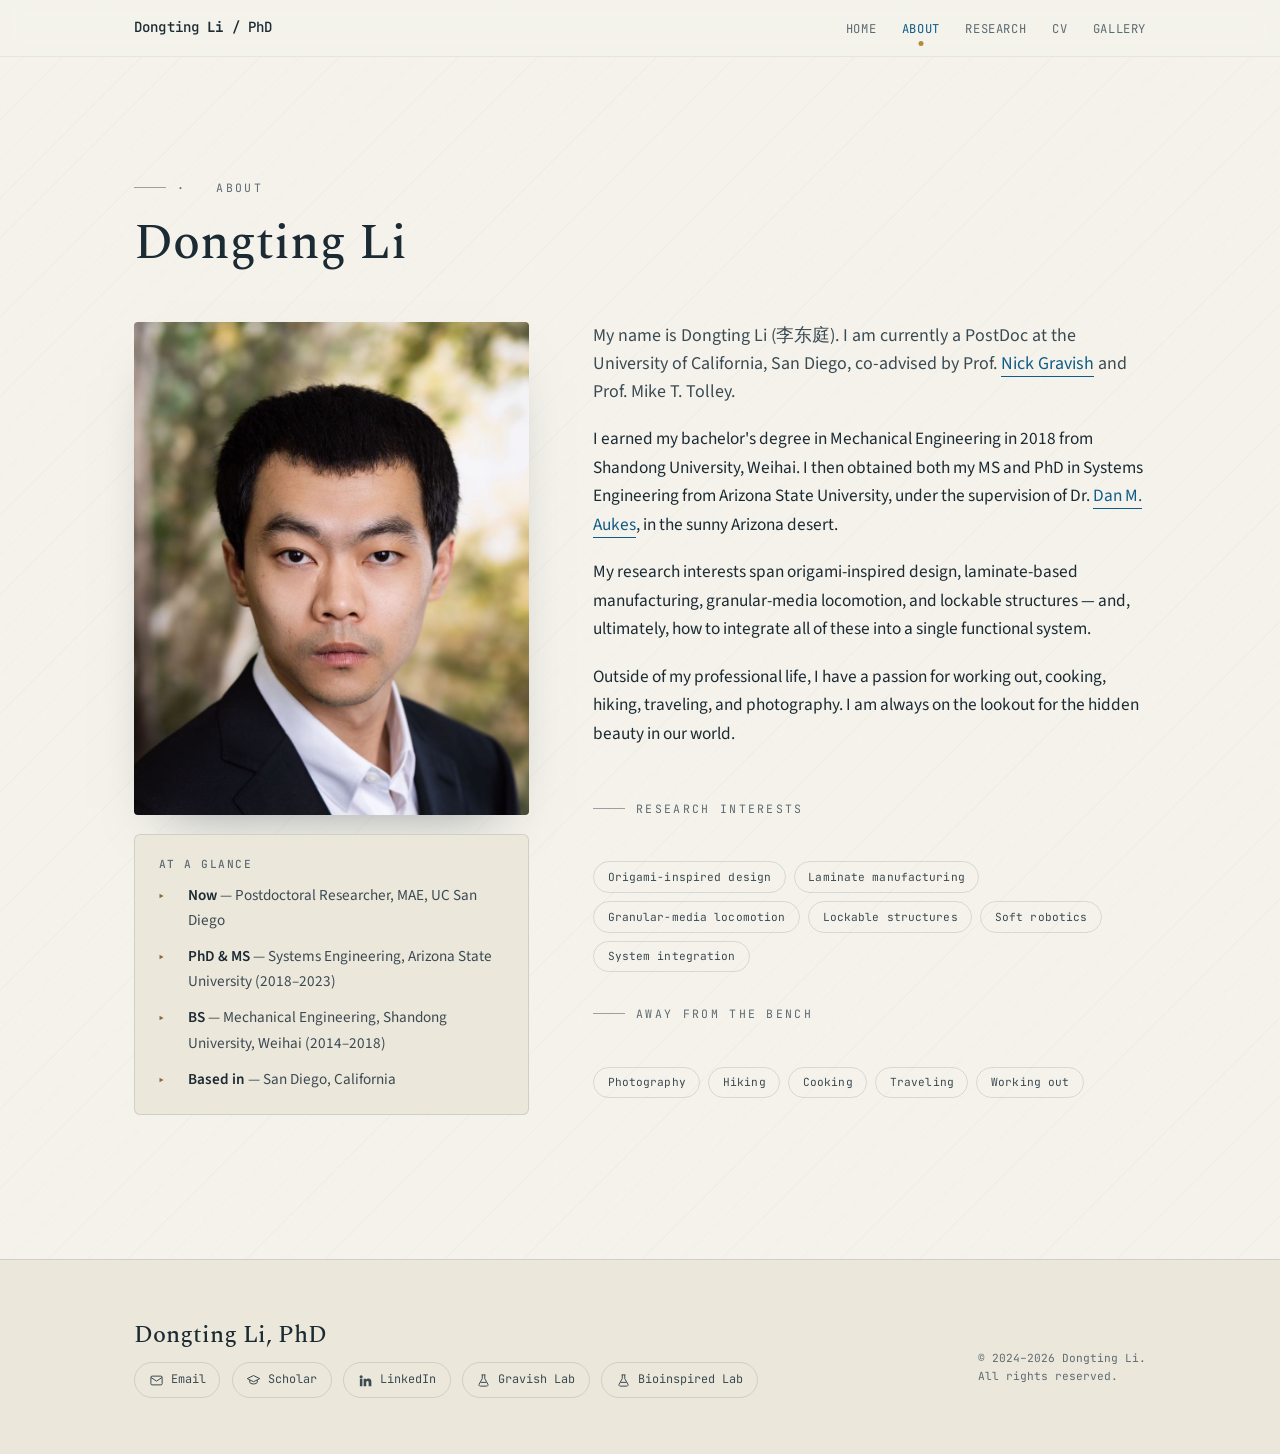
==== about.html @ fcb8dca4 "Add MoSoRo platform figure and new "DL" favicon - Wire the MoSoRo render (assets/research/mosoro.jpg" ====
<!DOCTYPE html>
<html lang="en">
<head>
  <meta charset="UTF-8" />
  <meta name="viewport" content="width=device-width, initial-scale=1.0" />
  <title>About — Dongting Li, PhD</title>
  <meta name="description" content="About Dongting Li — postdoctoral researcher in robotics at UC San Diego." />
  <link rel="preconnect" href="https://fonts.googleapis.com" />
  <link rel="preconnect" href="https://fonts.gstatic.com" crossorigin />
  <link href="https://fonts.googleapis.com/css2?family=Spectral:wght@400;500;600&family=Source+Sans+3:wght@400;500;600&family=JetBrains+Mono:wght@400;500&display=swap" rel="stylesheet" />
  <link rel="stylesheet" href="css/style.css" />
  <link rel="icon" href="data:image/svg+xml,%3Csvg xmlns='http://www.w3.org/2000/svg' viewBox='0 0 512 512'%3E%3Crect width='512' height='512' fill='%23e8e8e8'/%3E%3Ctext x='256' y='356' font-family='Arial,Helvetica,sans-serif' font-size='300' font-weight='600' fill='%23f5a800' text-anchor='middle'%3EDL%3C/text%3E%3C/svg%3E" />
</head>
<body>
  <header class="nav">
    <div class="nav__inner">
      <a class="brand" href="index.html">Dongting&nbsp;<b>Li</b>&nbsp;/ PhD</a>
      <button class="nav__toggle" aria-expanded="false" aria-controls="menu">Menu</button>
      <nav>
        <ul class="nav__links" id="menu">
          <li><a href="index.html">Home</a></li>
          <li><a href="about.html" aria-current="page">About</a></li>
          <li><a href="research.html">Research</a></li>
          <li><a href="cv.html">CV</a></li>
          <li><a href="gallery.html">Gallery</a></li>
        </ul>
      </nav>
    </div>
  </header>

  <section class="section wrap">
    <div class="shead reveal">
      <p class="eyebrow"><span class="num">·</span>&nbsp;&nbsp;About</p>
      <h1 class="h-lg">Dongting Li</h1>
    </div>

    <div class="about__grid">
      <div class="about__media reveal">
        <img src="assets/portrait.jpg" alt="Dongting Li" />
        <div class="about__card">
          <h4>At a glance</h4>
          <ul class="factlist">
            <li><span>▸</span><span><b>Now</b> — Postdoctoral Researcher, MAE, UC San Diego</span></li>
            <li><span>▸</span><span><b>PhD &amp; MS</b> — Systems Engineering, Arizona State University (2018–2023)</span></li>
            <li><span>▸</span><span><b>BS</b> — Mechanical Engineering, Shandong University, Weihai (2014–2018)</span></li>
            <li><span>▸</span><span><b>Based in</b> — San Diego, California</span></li>
          </ul>
        </div>
      </div>

      <div class="reveal">
        <p class="lede">
          My name is Dongting Li (<span class="fs">李东庭</span>). I am currently a PostDoc at the University of California, San Diego,
          co-advised by Prof. <a class="link" href="https://gravishlab.ucsd.edu" target="_blank" rel="noopener">Nick Gravish</a>
          and Prof. Mike T. Tolley.
        </p>
        <p>
          I earned my bachelor's degree in Mechanical Engineering in 2018 from Shandong University, Weihai.
          I then obtained both my MS and PhD in Systems Engineering from Arizona State University,
          under the supervision of Dr. <a class="link" href="https://idealab.asu.edu" target="_blank" rel="noopener">Dan M. Aukes</a>,
          in the sunny Arizona desert.
        </p>
        <p>
          My research interests span origami-inspired design, laminate-based manufacturing, granular-media
          locomotion, and lockable structures — and, ultimately, how to integrate all of these into a single
          functional system.
        </p>
        <p>
          Outside of my professional life, I have a passion for working out, cooking, hiking, traveling, and
          photography. I am always on the lookout for the hidden beauty in our world.
        </p>

        <p class="eyebrow" style="margin-top:2rem">Research interests</p>
        <div class="interests">
          <span class="tag">Origami-inspired design</span>
          <span class="tag">Laminate manufacturing</span>
          <span class="tag">Granular-media locomotion</span>
          <span class="tag">Lockable structures</span>
          <span class="tag">Soft robotics</span>
          <span class="tag">System integration</span>
        </div>

        <p class="eyebrow" style="margin-top:2rem">Away from the bench</p>
        <div class="interests">
          <span class="tag">Photography</span>
          <span class="tag">Hiking</span>
          <span class="tag">Cooking</span>
          <span class="tag">Traveling</span>
          <span class="tag">Working out</span>
        </div>
      </div>
    </div>
  </section>

  <footer class="footer">
    <div class="footer__inner">
      <div class="reveal">
        <p class="footer__name">Dongting Li, PhD</p>
        <div class="footer__links">
          <a href="mailto:dongtingli@ucsd.edu"><svg viewBox="0 0 24 24" fill="none" stroke="currentColor" stroke-width="1.6"><rect x="3" y="5" width="18" height="14" rx="2"/><path d="m3 7 9 6 9-6"/></svg>Email</a>
          <a href="https://scholar.google.com/citations?user=bqOnpFgAAAAJ&hl=en" target="_blank" rel="noopener"><svg viewBox="0 0 24 24" fill="none" stroke="currentColor" stroke-width="1.6"><path d="M12 4 2 9l10 5 10-5-10-5Z"/><path d="M6 11v4c0 1 2.7 2.5 6 2.5s6-1.5 6-2.5v-4"/></svg>Scholar</a>
          <a href="https://www.linkedin.com/in/dongtingli/" target="_blank" rel="noopener"><svg viewBox="0 0 24 24" fill="currentColor"><path d="M4.98 3.5A2.5 2.5 0 1 0 5 8.5a2.5 2.5 0 0 0 0-5ZM3 9h4v12H3V9Zm6 0h3.8v1.7h.05c.53-1 1.83-2.05 3.77-2.05 4.03 0 4.78 2.65 4.78 6.1V21H17v-5.3c0-1.26-.02-2.9-1.77-2.9-1.77 0-2.04 1.38-2.04 2.8V21H9V9Z"/></svg>LinkedIn</a>
          <a href="http://gravishlab.ucsd.edu/" target="_blank" rel="noopener"><svg viewBox="0 0 24 24" fill="none" stroke="currentColor" stroke-width="1.6"><path d="M9 3h6M10 3v6l-5 9a2 2 0 0 0 1.8 3h10.4A2 2 0 0 0 19 18l-5-9V3"/><path d="M7.5 15h9"/></svg>Gravish Lab</a>
          <a href="https://sites.google.com/eng.ucsd.edu/bioinspired/" target="_blank" rel="noopener"><svg viewBox="0 0 24 24" fill="none" stroke="currentColor" stroke-width="1.6"><path d="M9 3h6M10 3v6l-5 9a2 2 0 0 0 1.8 3h10.4A2 2 0 0 0 19 18l-5-9V3"/><path d="M7.5 15h9"/></svg>Bioinspired Lab</a>
        </div>
      </div>
      <p class="footer__meta">© 2024–2026 Dongting Li.<br />All rights reserved.</p>
    </div>
  </footer>

  <script src="js/main.js"></script>
</body>
</html>
---- css/style.css ----
/* =========================================================================
   Dongting Li — personal academic site
   Palette (五行 金水土 · 忌木火):
     纸白 paper · 砂岩 sandstone · 玄墨 ink · 石墨 graphite
     靛青 indigo (interaction only) · 鎏金 gold (rare accent) · 雾蓝 mist
   Type: Spectral (display) · Source Sans 3 (body) · JetBrains Mono (meta)
   ========================================================================= */

:root {
  --paper:      #f5f3ec;   /* 纸白 — warm paper, softer than #fff        */
  --sand:       #ece7db;   /* 砂岩 — section breathing layer             */
  --ink:        #1b2a33;   /* 玄墨 — water-tinged blue-black text        */
  --ink-soft:   #3b4a52;   /* softened ink for body copy                */
  --graphite:   #5e6b73;   /* 石墨 — dates, venues, captions            */
  --indigo:     #0e5c87;   /* 靛青 — the ONLY interactive color         */
  --indigo-deep:#0a4a6d;
  --gold:       #b58a3c;   /* 鎏金 — decorative accent, used sparingly  */
  --gold-ink:   #8a6b38;   /* legible gold for hover text               */
  --mist:       #dbe6ec;   /* 雾蓝 — highlight / quote background        */
  --line:       rgba(27, 42, 51, 0.13);
  --line-soft:  rgba(27, 42, 51, 0.07);
  --fold:       rgba(27, 42, 51, 0.020);
  --nav-bg:     rgba(245, 243, 236, 0.82);
  --shadow:     rgba(27, 42, 51, 0.50);

  --maxw: 1140px;
  --gut: clamp(1.25rem, 5vw, 4rem);

  --f-display: "Spectral", Georgia, "Times New Roman", serif;
  --f-body: "Source Sans 3", -apple-system, BlinkMacSystemFont, system-ui, sans-serif;
  --f-mono: "JetBrains Mono", "SFMono-Regular", Consolas, monospace;
  --f-fangsong: "STFangsong", "STFangSong", "FangSong", "仿宋", "FangSong_GB2312", "KaiTi", serif;

  --ease: cubic-bezier(0.22, 1, 0.36, 1);
}

@media (prefers-color-scheme: dark) {
  :root {
    --paper:      #141d24;   /* deep water blue base, not pure black */
    --sand:       #1b2833;
    --ink:        #e8e6e0;   /* warm gray-white */
    --ink-soft:   #c4c8c9;
    --graphite:   #93a1a8;
    --indigo:     #6b9bbf;   /* brightened */
    --indigo-deep:#8fb7d4;
    --gold:       #c6a24e;
    --gold-ink:   #d4b46a;
    --mist:       #1f303b;
    --line:       rgba(232, 230, 224, 0.15);
    --line-soft:  rgba(232, 230, 224, 0.07);
    --fold:       rgba(232, 230, 224, 0.028);
    --nav-bg:     rgba(20, 29, 36, 0.82);
    --shadow:     rgba(0, 0, 0, 0.6);
  }
}

/* ----- Reset-ish ----- */
* { box-sizing: border-box; }
html { scroll-behavior: smooth; -webkit-text-size-adjust: 100%; }
body {
  margin: 0;
  background-color: var(--paper);
  background-image:
    repeating-linear-gradient(135deg, var(--fold) 0 1px, transparent 1px 28px),
    url("data:image/svg+xml,%3Csvg xmlns='http://www.w3.org/2000/svg' width='140' height='140'%3E%3Cfilter id='n'%3E%3CfeTurbulence type='fractalNoise' baseFrequency='0.9' numOctaves='2' stitchTiles='stitch'/%3E%3C/filter%3E%3Crect width='100%25' height='100%25' filter='url(%23n)' opacity='0.022'/%3E%3C/svg%3E");
  color: var(--ink);
  font-family: var(--f-body);
  font-size: clamp(1rem, 0.5vw + 0.92rem, 1.08rem);
  line-height: 1.65;
  font-weight: 400;
  -webkit-font-smoothing: antialiased;
  text-rendering: optimizeLegibility;
}

img { max-width: 100%; display: block; }
a { color: inherit; }

::selection { background: var(--indigo); color: #fff; }

/* ----- Layout helpers ----- */
.wrap { max-width: var(--maxw); margin-inline: auto; padding-inline: var(--gut); }
.section { padding-block: clamp(3.5rem, 9vw, 7rem); }
.section--tight { padding-block: clamp(2.5rem, 6vw, 4.5rem); }

/* ----- Typography ----- */
h1, h2, h3, h4 { font-family: var(--f-display); font-weight: 500; line-height: 1.08; letter-spacing: -0.005em; margin: 0; color: var(--ink); }
.h-xl { font-size: clamp(2.7rem, 7vw, 5rem); font-weight: 500; }
.h-lg { font-size: clamp(2rem, 4.5vw, 3.1rem); }
.h-md { font-size: clamp(1.45rem, 3vw, 2rem); }
p { margin: 0 0 1.1em; max-width: 66ch; }
strong { font-weight: 600; color: var(--ink); }
em { font-style: italic; }

.eyebrow {
  font-family: var(--f-mono);
  font-size: 0.72rem;
  letter-spacing: 0.2em;
  text-transform: uppercase;
  color: var(--graphite);
  display: inline-flex;
  align-items: center;
  gap: 0.7rem;
  margin: 0 0 1.3rem;
}
.eyebrow::before {
  content: "";
  width: 2rem; height: 1px;
  background: var(--graphite);
  opacity: 0.6;
  display: inline-block;
}
.eyebrow .num { color: var(--gold-ink); font-weight: 500; }

.lede { font-size: clamp(1.12rem, 1.3vw, 1.35rem); color: var(--ink-soft); line-height: 1.55; }

/* ----- Inline links (content) — 靛青 ----- */
.link {
  color: var(--indigo);
  text-decoration: none;
  background-image: linear-gradient(currentColor, currentColor);
  background-size: 100% 1px;
  background-repeat: no-repeat;
  background-position: 0 100%;
  transition: color 0.2s, background-size 0.35s var(--ease);
  padding-bottom: 1px;
}
.link:hover { color: var(--gold-ink); background-size: 0 1px; }

/* =========================================================================
   Navigation
   ========================================================================= */
.nav {
  position: sticky; top: 0; z-index: 50;
  backdrop-filter: saturate(140%) blur(10px);
  background: var(--nav-bg);
  border-bottom: 1px solid var(--line-soft);
}
.nav__inner {
  max-width: var(--maxw); margin-inline: auto;
  padding: 0.85rem var(--gut);
  display: flex; align-items: center; justify-content: space-between; gap: 1rem;
}
.brand {
  font-family: var(--f-mono);
  font-size: 0.88rem; letter-spacing: 0.01em; text-decoration: none;
  color: var(--ink); font-weight: 500; white-space: nowrap;
}
.brand b { color: var(--ink); font-weight: 700; }
.nav__links { display: flex; align-items: center; gap: clamp(0.6rem, 2vw, 2rem); list-style: none; margin: 0; padding: 0; }
.nav__links a {
  font-family: var(--f-mono);
  font-size: 0.76rem; letter-spacing: 0.05em; text-transform: uppercase;
  text-decoration: none; color: var(--graphite);
  padding: 0.35rem 0; position: relative;
  transition: color 0.2s;
}
.nav__links a::after {
  content: ""; position: absolute; left: 0; bottom: -1px; height: 1.5px; width: 0;
  background: var(--indigo); transition: width 0.3s var(--ease);
}
.nav__links a:hover { color: var(--ink); }
.nav__links a:hover::after { width: 100%; }
.nav__links a[aria-current="page"] { color: var(--indigo); }
.nav__links a[aria-current="page"]::after {
  width: 5px; height: 5px; border-radius: 50%; left: 50%; bottom: -4px;
  transform: translateX(-50%); background: var(--gold);
}

.nav__toggle {
  display: none; background: none; border: 1px solid var(--line);
  border-radius: 6px; padding: 0.4rem 0.55rem; cursor: pointer; color: var(--ink);
  font-family: var(--f-mono); font-size: 0.73rem;
}

@media (max-width: 680px) {
  .nav__toggle { display: inline-block; }
  .nav__links {
    position: absolute; top: 100%; right: var(--gut); left: var(--gut);
    flex-direction: column; align-items: flex-start; gap: 0;
    background: var(--sand); border: 1px solid var(--line);
    border-radius: 10px; padding: 0.4rem;
    box-shadow: 0 20px 40px -20px var(--shadow);
    transform-origin: top; transform: scaleY(0); opacity: 0;
    transition: transform 0.25s var(--ease), opacity 0.2s;
  }
  .nav__links.open { transform: scaleY(1); opacity: 1; }
  .nav__links a { width: 100%; padding: 0.7rem 0.6rem; font-size: 0.82rem; }
  .nav__links a::after { display: none; }
}

/* =========================================================================
   Hero
   ========================================================================= */
.hero { padding-top: clamp(2.5rem, 6vw, 5rem); padding-bottom: clamp(2.5rem, 6vw, 5rem); }
.hero__grid {
  display: grid; gap: clamp(2rem, 5vw, 4.5rem);
  grid-template-columns: 1.35fr 1fr; align-items: center;
}
.hero__title { margin-bottom: 1.3rem; }
.hero__title::after {
  content: ""; display: block; width: 64px; height: 3px;
  background: var(--gold); border-radius: 2px; margin-top: 1.3rem;
}
.hero__title .zh { font-size: 0.42em; color: var(--graphite); font-family: var(--f-fangsong); font-weight: 400; letter-spacing: 0.06em; white-space: nowrap; }
.fs { font-family: var(--f-fangsong); font-style: normal; }
.hero__role {
  font-family: var(--f-mono); font-size: 0.8rem; letter-spacing: 0.02em;
  color: var(--graphite); margin-bottom: 1.6rem; line-height: 1.8;
}
.hero__role b { color: var(--ink); font-weight: 600; }

/* portrait frame with gold offset */
.portrait {
  position: relative; align-self: center; justify-self: end;
  max-width: 340px; width: 100%;
}
.portrait__img {
  width: 100%; aspect-ratio: 4/5; object-fit: cover;
  border-radius: 3px;
  box-shadow: 0 30px 60px -30px var(--shadow);
  filter: saturate(1.01);
}
.portrait::before {
  content: ""; position: absolute; inset: 14px -14px -14px 14px;
  border: 1px solid var(--gold); border-radius: 3px; z-index: -1;
}
.portrait__tag {
  position: absolute; bottom: -0.8rem; left: -0.8rem;
  background: var(--ink); color: var(--paper);
  font-family: var(--f-mono); font-size: 0.66rem; letter-spacing: 0.08em;
  padding: 0.35rem 0.7rem; text-transform: uppercase; border-radius: 2px;
}

/* quick contact row */
.contacts { display: flex; flex-wrap: wrap; gap: 0.6rem 0.7rem; margin-top: 2rem; }
.chip {
  display: inline-flex; align-items: center; gap: 0.5rem;
  font-family: var(--f-mono); font-size: 0.74rem; letter-spacing: 0.01em;
  text-decoration: none; color: var(--ink);
  border: 1px solid var(--line); border-radius: 100px;
  padding: 0.5rem 0.95rem; background: var(--sand);
  transition: transform 0.2s var(--ease), border-color 0.2s, color 0.2s;
}
.chip:hover { transform: translateY(-2px); border-color: var(--indigo); color: var(--indigo); }
.chip svg { width: 15px; height: 15px; }

@media (max-width: 820px) {
  .hero__grid { grid-template-columns: 1fr; }
  .portrait { justify-self: start; order: -1; max-width: 260px; }
}

/* =========================================================================
   Section header block
   ========================================================================= */
.shead { margin-bottom: clamp(2rem, 4vw, 3.2rem); max-width: 60ch; }

/* =========================================================================
   News / timeline
   ========================================================================= */
.news { display: grid; gap: 0; }
.news__year {
  display: grid; grid-template-columns: 6rem 1fr; gap: clamp(1rem, 3vw, 2.5rem);
  padding-block: 1.6rem; border-top: 1px solid var(--line);
}
.news__year:last-child { border-bottom: 1px solid var(--line); }
.news__yr {
  font-family: var(--f-display); font-size: clamp(1.6rem, 3vw, 2.2rem); font-weight: 500;
  color: var(--ink); line-height: 1;
}
.news__items { list-style: none; margin: 0; padding: 0; display: grid; gap: 1.05rem; }
.news__items li { display: grid; grid-template-columns: 5.2rem 1fr; gap: 1rem; align-items: baseline; }
.news__date {
  font-family: var(--f-mono); font-size: 0.7rem; letter-spacing: 0.02em;
  color: var(--graphite); text-transform: uppercase; padding-top: 0.15rem;
}
.news__body { margin: 0; max-width: 62ch; color: var(--ink-soft); }
.news__body strong { color: var(--ink); }
/* 雾蓝 highlight for a featured item */
.news__hi {
  background: var(--mist); border-left: 3px solid var(--indigo);
  border-radius: 0 6px 6px 0; padding: 0.9rem 1.1rem !important;
  margin-left: -0.4rem;
}
.news__hi .news__date { padding-top: 0; }
@media (max-width: 560px) {
  .news__year { grid-template-columns: 1fr; gap: 0.9rem; }
  .news__items li { grid-template-columns: 1fr; gap: 0.15rem; }
}

/* =========================================================================
   Research projects
   ========================================================================= */
.projects { display: grid; gap: clamp(2.5rem, 5vw, 4.5rem); }
.project {
  display: grid; grid-template-columns: 1.05fr 1fr; gap: clamp(1.5rem, 4vw, 3.5rem);
  align-items: center;
}
.project:nth-child(even) .project__media { order: 2; }
.project__media {
  position: relative; border-radius: 4px; overflow: hidden;
  background: var(--sand); border: 1px solid var(--line);
  box-shadow: 0 24px 50px -34px var(--shadow);
}
.project__media img { width: 100%; aspect-ratio: 16/10; object-fit: cover; transition: transform 0.7s var(--ease); }
.project:hover .project__media img { transform: scale(1.035); }
.project__media--empty {
  aspect-ratio: 16/10; display: grid; place-items: center;
  background:
    repeating-linear-gradient(45deg, var(--line-soft) 0 1px, transparent 1px 12px), var(--sand);
}
.project__media--empty span {
  font-family: var(--f-mono); font-size: 0.7rem; letter-spacing: 0.08em;
  text-transform: uppercase; color: var(--graphite);
  border: 1px dashed var(--line); border-radius: 100px; padding: 0.4rem 0.9rem; background: var(--paper);
}
.project__span {
  font-family: var(--f-mono); font-size: 0.7rem; letter-spacing: 0.1em;
  text-transform: uppercase; color: var(--graphite); margin-bottom: 0.7rem; display: block;
}
.project__title { margin-bottom: 0.7rem; }
.project__desc { color: var(--ink-soft); margin-bottom: 0.9rem; }
.project__more {
  font-family: var(--f-mono); font-size: 0.74rem; letter-spacing: 0.02em;
  text-decoration: none; color: var(--indigo); display: inline-flex; gap: 0.4rem; align-items: center;
  transition: color 0.2s;
}
.project__more::after { content: "→"; transition: transform 0.25s var(--ease); }
.project__more:hover { color: var(--gold-ink); }
.project__more:hover::after { transform: translateX(4px); }
@media (max-width: 780px) {
  .project { grid-template-columns: 1fr; gap: 1.3rem; }
  .project:nth-child(even) .project__media { order: 0; }
}

/* =========================================================================
   About page
   ========================================================================= */
.about__grid { display: grid; grid-template-columns: 1fr 1.4fr; gap: clamp(2rem, 5vw, 4rem); align-items: start; }
.about__media { position: relative; }
.about__media img { width: 100%; border-radius: 4px; box-shadow: 0 26px 55px -34px var(--shadow); }
.about__card {
  background: var(--sand); border: 1px solid var(--line); border-radius: 6px;
  padding: 1.4rem 1.5rem; margin-top: 1.2rem;
}
.about__card h4 { font-family: var(--f-mono); font-size: 0.7rem; letter-spacing: 0.13em; text-transform: uppercase; color: var(--graphite); margin-bottom: 0.8rem; font-weight: 500; }
.factlist { list-style: none; margin: 0; padding: 0; display: grid; gap: 0.7rem; }
.factlist li { display: grid; grid-template-columns: 1.2rem 1fr; gap: 0.6rem; font-size: 0.95rem; color: var(--ink-soft); }
.factlist li span:first-child { color: var(--gold-ink); }
.factlist li b { color: var(--ink); font-weight: 600; }
.interests { display: flex; flex-wrap: wrap; gap: 0.5rem; margin-top: 1.4rem; }
.tag {
  font-family: var(--f-mono); font-size: 0.7rem; letter-spacing: 0.01em;
  border: 1px solid var(--line); border-radius: 100px; padding: 0.35rem 0.85rem; color: var(--ink-soft);
}

@media (max-width: 780px) { .about__grid { grid-template-columns: 1fr; } }

/* =========================================================================
   CV page
   ========================================================================= */
.cv { display: grid; gap: clamp(2.4rem, 5vw, 3.6rem); }
.cv__block { display: grid; grid-template-columns: 12rem 1fr; gap: clamp(1rem, 3vw, 2.5rem); }
.cv__label {
  font-family: var(--f-mono); font-size: 0.73rem; letter-spacing: 0.12em;
  text-transform: uppercase; color: var(--ink); padding-top: 0.35rem; font-weight: 500;
  align-self: start; position: sticky; top: 5rem;
}
.cv__label::before {
  content: ""; display: block; width: 22px; height: 2px; background: var(--gold);
  margin-bottom: 0.6rem;
}
.cv__items { display: grid; gap: 1.4rem; margin: 0; padding: 0; }
.entry { display: grid; gap: 0.15rem; }
.entry__top { display: flex; flex-wrap: wrap; justify-content: space-between; gap: 0.4rem 1rem; align-items: baseline; }
.entry__role { font-family: var(--f-display); font-size: 1.2rem; font-weight: 500; color: var(--ink); }
.entry__when { font-family: var(--f-mono); font-size: 0.72rem; color: var(--graphite); letter-spacing: 0.01em; white-space: nowrap; }
.entry__meta { color: var(--ink-soft); font-size: 0.95rem; }
.entry__note { color: var(--graphite); font-size: 0.9rem; }

/* publications */
.pubs { list-style: none; margin: 0; padding: 0; display: grid; gap: 0.2rem; }
.pubs li {
  display: grid; grid-template-columns: 3.2rem 1fr; gap: 0.6rem;
  padding: 0.85rem 0.6rem; border-radius: 5px;
  border-bottom: 1px solid var(--line-soft);
  transition: background 0.25s;
}
.pubs li:hover { background: var(--sand); }
.pubs .tagcol { font-family: var(--f-mono); font-size: 0.7rem; color: var(--graphite); padding-top: 0.2rem; letter-spacing: 0.02em; }
.pubs .cite { margin: 0; color: var(--ink-soft); font-size: 0.96rem; line-height: 1.5; max-width: none; }
.pubs .cite b { color: var(--ink); }
.pubs .cite .venue { font-style: italic; color: var(--ink); }
.pubs .cite .status { color: var(--graphite); font-family: var(--f-mono); font-size: 0.76rem; }

@media (max-width: 680px) {
  .cv__block { grid-template-columns: 1fr; gap: 0.9rem; }
  .cv__label { position: static; }
}
.simple { list-style: none; margin: 0; padding: 0; display: grid; gap: 0.6rem; }
.simple li { display: grid; grid-template-columns: 1fr auto; gap: 0.5rem 1rem; align-items: baseline; padding-bottom: 0.5rem; border-bottom: 1px solid var(--line-soft); color: var(--ink-soft); }
.simple li span { font-family: var(--f-mono); font-size: 0.7rem; color: var(--graphite); white-space: nowrap; }

/* =========================================================================
   Gallery
   ========================================================================= */
.gallery { columns: 3 260px; column-gap: 1rem; }
.gitem {
  break-inside: avoid; margin-bottom: 1rem; position: relative;
  border-radius: 4px; overflow: hidden; background: var(--sand);
  border: 1px solid var(--line); cursor: default;
}
.gitem img { width: 100%; transition: transform 0.7s var(--ease); }
.gitem:hover img { transform: scale(1.05); }
.gitem figcaption {
  position: absolute; inset: auto 0 0 0;
  padding: 1.6rem 0.9rem 0.75rem; margin: 0;
  font-family: var(--f-mono); font-size: 0.7rem; line-height: 1.45; letter-spacing: 0.005em;
  color: #fff;
  background: linear-gradient(transparent, rgba(10, 15, 20, 0.86));
  transform: translateY(0.6rem); opacity: 0;
  transition: transform 0.4s var(--ease), opacity 0.35s;
}
.gitem:hover figcaption, .gitem:focus-within figcaption { transform: translateY(0); opacity: 1; }
@media (hover: none) {
  .gitem figcaption { transform: none; opacity: 1; }
}

/* =========================================================================
   Footer
   ========================================================================= */
.footer { border-top: 1px solid var(--line); margin-top: 2rem; background: var(--sand); }
.footer__inner {
  max-width: var(--maxw); margin-inline: auto; padding: clamp(2.5rem, 5vw, 3.5rem) var(--gut);
  display: grid; grid-template-columns: 1fr auto; gap: 1.5rem 2rem; align-items: end;
}
.footer__name { font-family: var(--f-display); font-size: 1.5rem; font-weight: 500; margin-bottom: 0.4rem; }
.footer__links { display: flex; flex-wrap: wrap; gap: 0.7rem; }
.footer__links a {
  display: inline-flex; align-items: center; gap: 0.45rem;
  font-family: var(--f-mono); font-size: 0.74rem; text-decoration: none; color: var(--ink-soft);
  border: 1px solid var(--line); border-radius: 100px; padding: 0.45rem 0.85rem;
  transition: color 0.2s, border-color 0.2s, transform 0.2s var(--ease);
}
.footer__links a:hover { color: var(--indigo); border-color: var(--indigo); transform: translateY(-2px); }
.footer__links svg { width: 15px; height: 15px; }
.footer__meta { font-family: var(--f-mono); font-size: 0.7rem; color: var(--graphite); }
@media (max-width: 620px) { .footer__inner { grid-template-columns: 1fr; align-items: start; } }

/* =========================================================================
   Scroll reveal
   ========================================================================= */
.reveal { opacity: 0; transform: translateY(22px); transition: opacity 0.7s var(--ease), transform 0.7s var(--ease); }
.reveal.in { opacity: 1; transform: none; }
@media (prefers-reduced-motion: reduce) {
  * { animation: none !important; transition: none !important; scroll-behavior: auto !important; }
  .reveal { opacity: 1; transform: none; }
}

/* utilities */
.divider { height: 1px; background: var(--line); border: 0; margin: 0; }
.center { text-align: center; }
.mt-0 { margin-top: 0; }
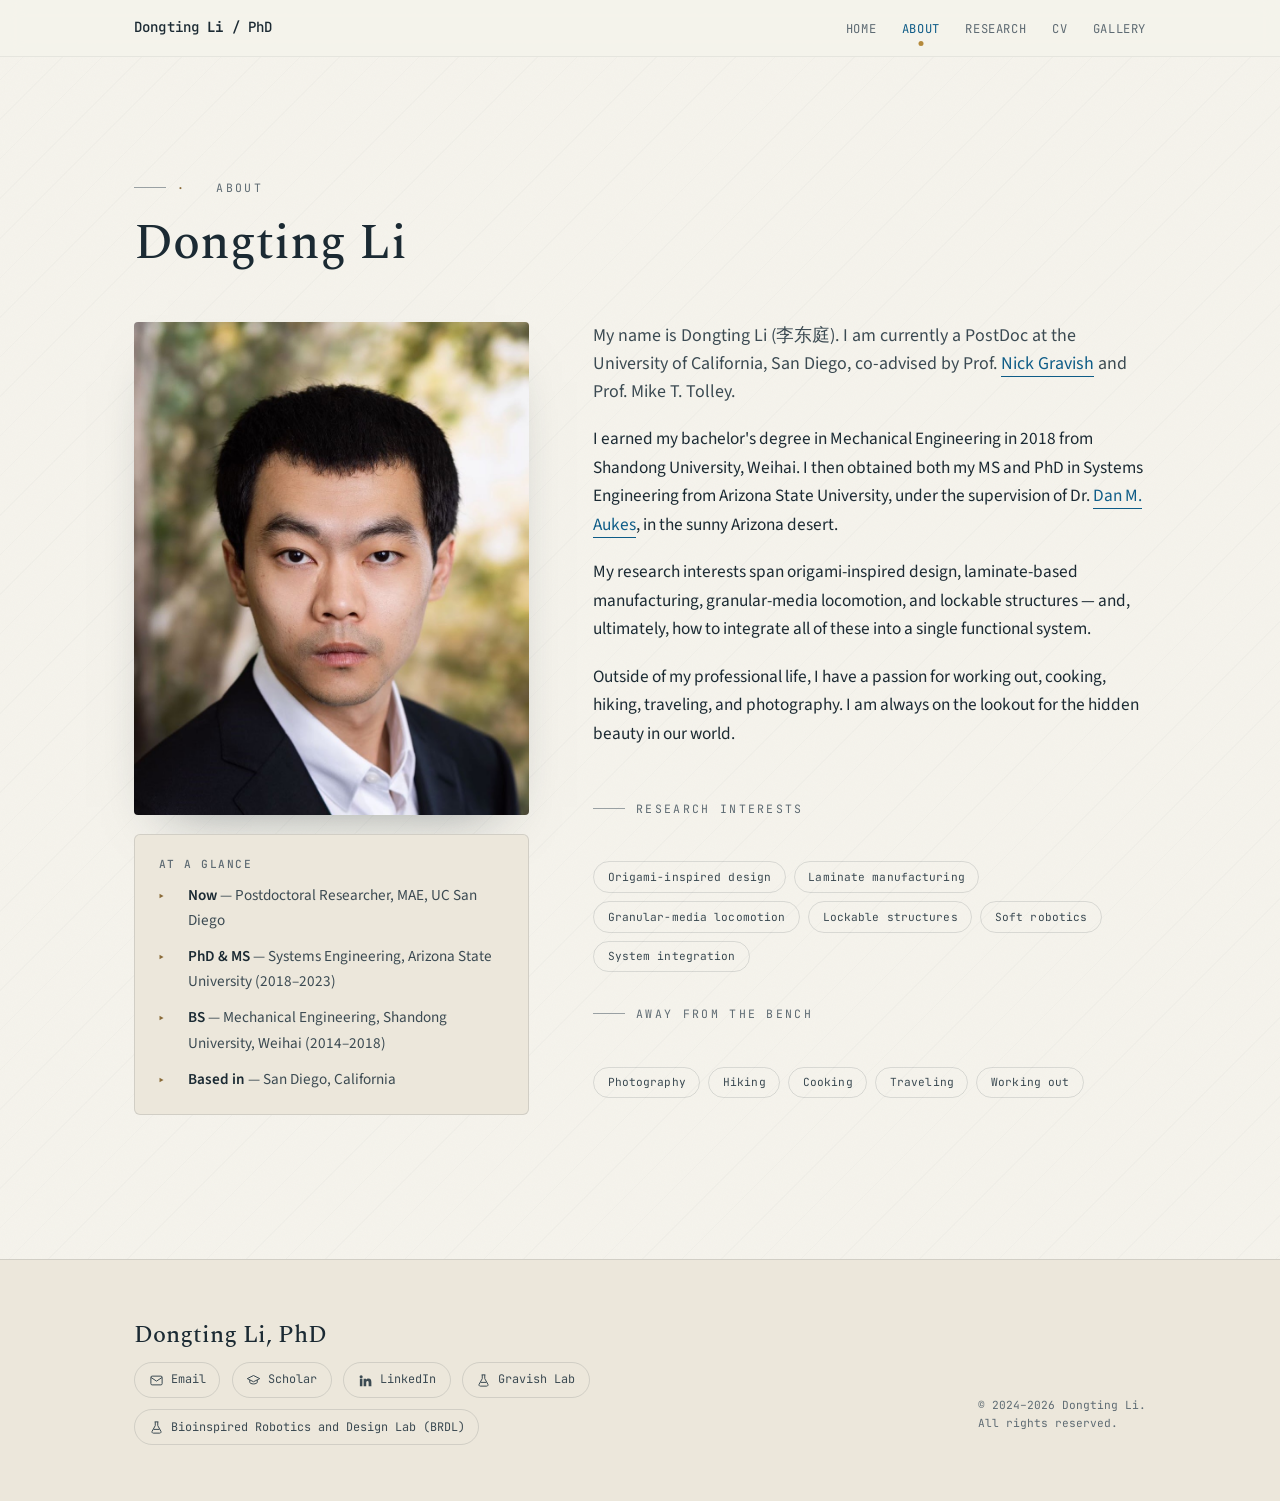
==== commit 8e7f57b6: "Rename footer lab link to full BRDL name Bioinspired Lab -> Bioinspired Robotics and Design Lab (BRD" ====
--- a/about.html
+++ b/about.html
@@ -9,7 +9,7 @@
   <link rel="preconnect" href="https://fonts.gstatic.com" crossorigin />
   <link href="https://fonts.googleapis.com/css2?family=Spectral:wght@400;500;600&family=Source+Sans+3:wght@400;500;600&family=JetBrains+Mono:wght@400;500&display=swap" rel="stylesheet" />
   <link rel="stylesheet" href="css/style.css" />
-  <link rel="icon" href="data:image/svg+xml,%3Csvg xmlns='http://www.w3.org/2000/svg' viewBox='0 0 512 512'%3E%3Crect width='512' height='512' fill='%23e8e8e8'/%3E%3Ctext x='256' y='356' font-family='Arial,Helvetica,sans-serif' font-size='300' font-weight='600' fill='%23f5a800' text-anchor='middle'%3EDL%3C/text%3E%3C/svg%3E" />
+  <link rel="icon" href="data:image/svg+xml,%3Csvg xmlns='http://www.w3.org/2000/svg' viewBox='0 0 512 512'%3E%3Crect width='512' height='512' fill='%231c2b36'/%3E%3Ctext x='256' y='356' font-family='Arial,Helvetica,sans-serif' font-size='300' font-weight='600' fill='%23b08d4f' text-anchor='middle'%3EDL%3C/text%3E%3C/svg%3E" />
 </head>
 <body>
   <header class="nav">
@@ -101,7 +101,7 @@
           <a href="https://scholar.google.com/citations?user=bqOnpFgAAAAJ&hl=en" target="_blank" rel="noopener"><svg viewBox="0 0 24 24" fill="none" stroke="currentColor" stroke-width="1.6"><path d="M12 4 2 9l10 5 10-5-10-5Z"/><path d="M6 11v4c0 1 2.7 2.5 6 2.5s6-1.5 6-2.5v-4"/></svg>Scholar</a>
           <a href="https://www.linkedin.com/in/dongtingli/" target="_blank" rel="noopener"><svg viewBox="0 0 24 24" fill="currentColor"><path d="M4.98 3.5A2.5 2.5 0 1 0 5 8.5a2.5 2.5 0 0 0 0-5ZM3 9h4v12H3V9Zm6 0h3.8v1.7h.05c.53-1 1.83-2.05 3.77-2.05 4.03 0 4.78 2.65 4.78 6.1V21H17v-5.3c0-1.26-.02-2.9-1.77-2.9-1.77 0-2.04 1.38-2.04 2.8V21H9V9Z"/></svg>LinkedIn</a>
           <a href="http://gravishlab.ucsd.edu/" target="_blank" rel="noopener"><svg viewBox="0 0 24 24" fill="none" stroke="currentColor" stroke-width="1.6"><path d="M9 3h6M10 3v6l-5 9a2 2 0 0 0 1.8 3h10.4A2 2 0 0 0 19 18l-5-9V3"/><path d="M7.5 15h9"/></svg>Gravish Lab</a>
-          <a href="https://sites.google.com/eng.ucsd.edu/bioinspired/" target="_blank" rel="noopener"><svg viewBox="0 0 24 24" fill="none" stroke="currentColor" stroke-width="1.6"><path d="M9 3h6M10 3v6l-5 9a2 2 0 0 0 1.8 3h10.4A2 2 0 0 0 19 18l-5-9V3"/><path d="M7.5 15h9"/></svg>Bioinspired Lab</a>
+          <a href="https://sites.google.com/eng.ucsd.edu/bioinspired/" target="_blank" rel="noopener"><svg viewBox="0 0 24 24" fill="none" stroke="currentColor" stroke-width="1.6"><path d="M9 3h6M10 3v6l-5 9a2 2 0 0 0 1.8 3h10.4A2 2 0 0 0 19 18l-5-9V3"/><path d="M7.5 15h9"/></svg>Bioinspired Robotics and Design Lab (BRDL)</a>
         </div>
       </div>
       <p class="footer__meta">© 2024–2026 Dongting Li.<br />All rights reserved.</p>
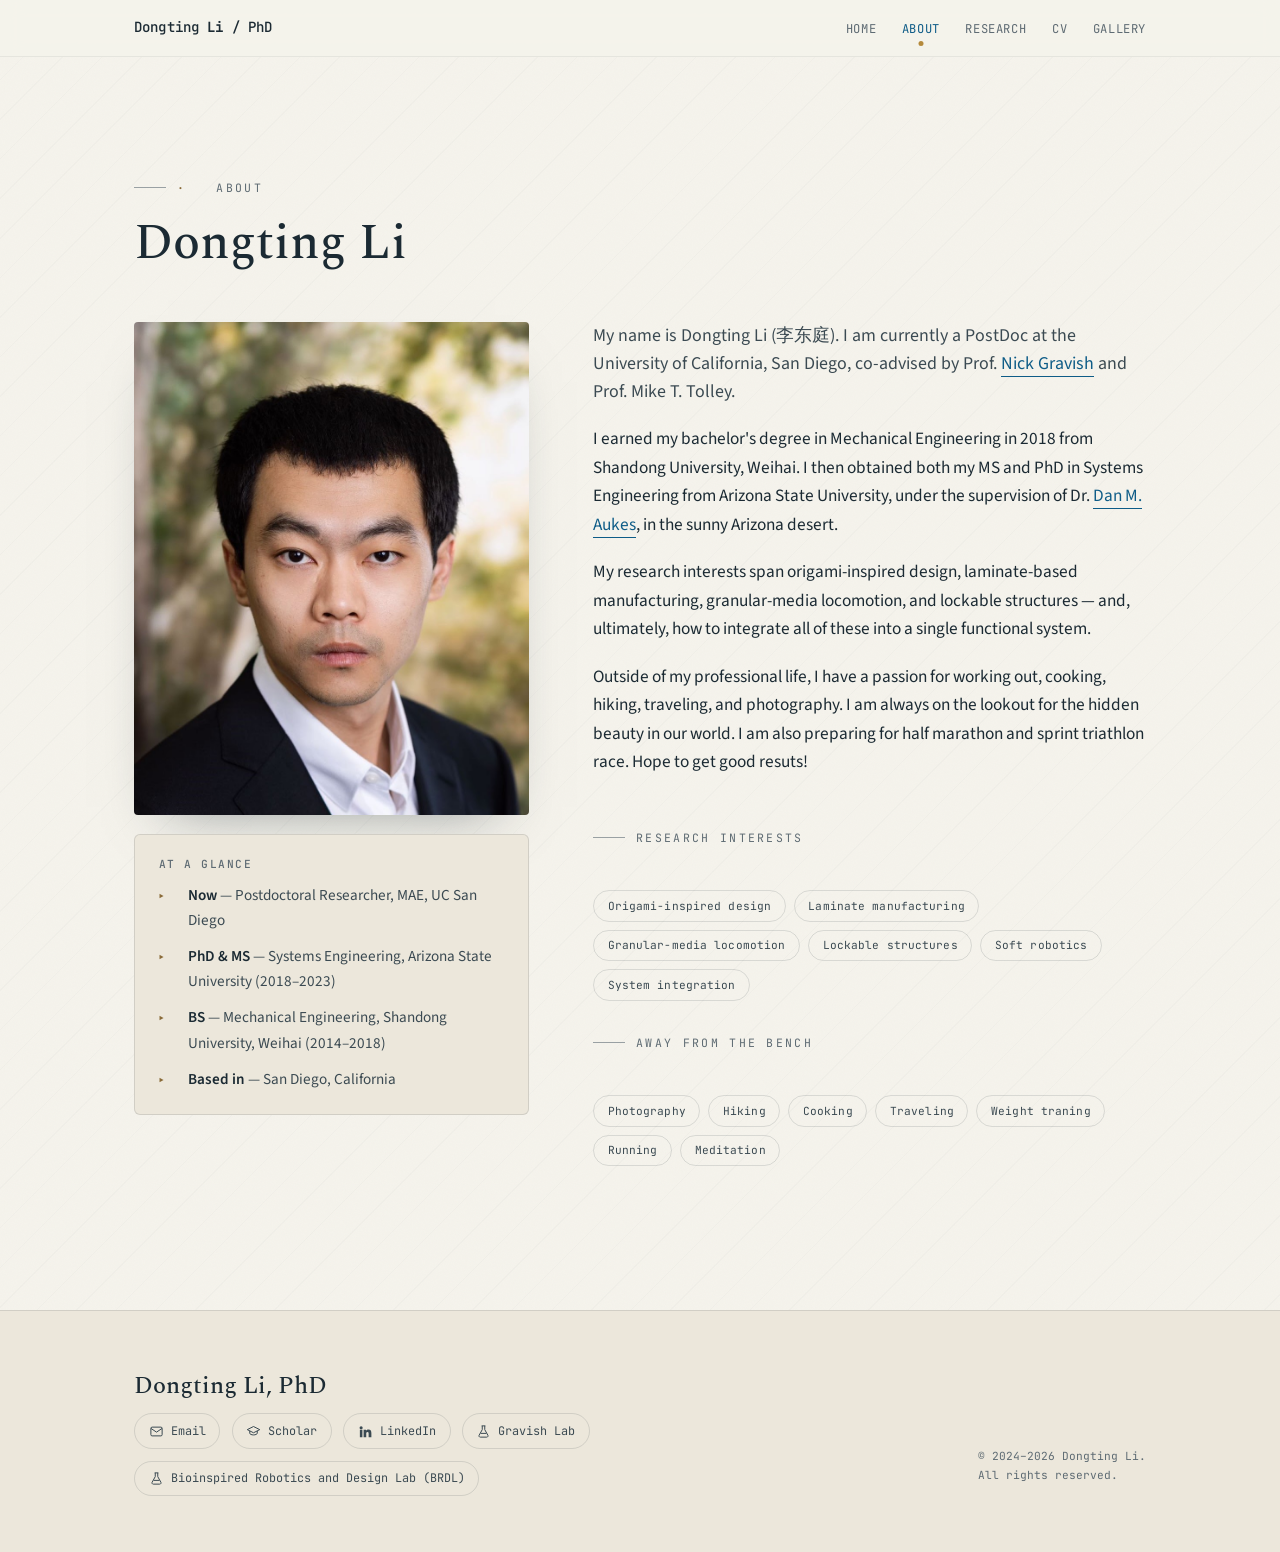
==== commit 0ec08a48: "Update about.html" ====
--- a/about.html
+++ b/about.html
@@ -67,7 +67,7 @@
         </p>
         <p>
           Outside of my professional life, I have a passion for working out, cooking, hiking, traveling, and
-          photography. I am always on the lookout for the hidden beauty in our world.
+          photography. I am always on the lookout for the hidden beauty in our world. I am also preparing for half marathon and sprint triathlon race. Hope to get good resuts!
         </p>
 
         <p class="eyebrow" style="margin-top:2rem">Research interests</p>
@@ -86,7 +86,9 @@
           <span class="tag">Hiking</span>
           <span class="tag">Cooking</span>
           <span class="tag">Traveling</span>
-          <span class="tag">Working out</span>
+          <span class="tag">Weight traning</span>
+          <span class="tag">Running</span>
+          <span class="tag">Meditation</span>
         </div>
       </div>
     </div>
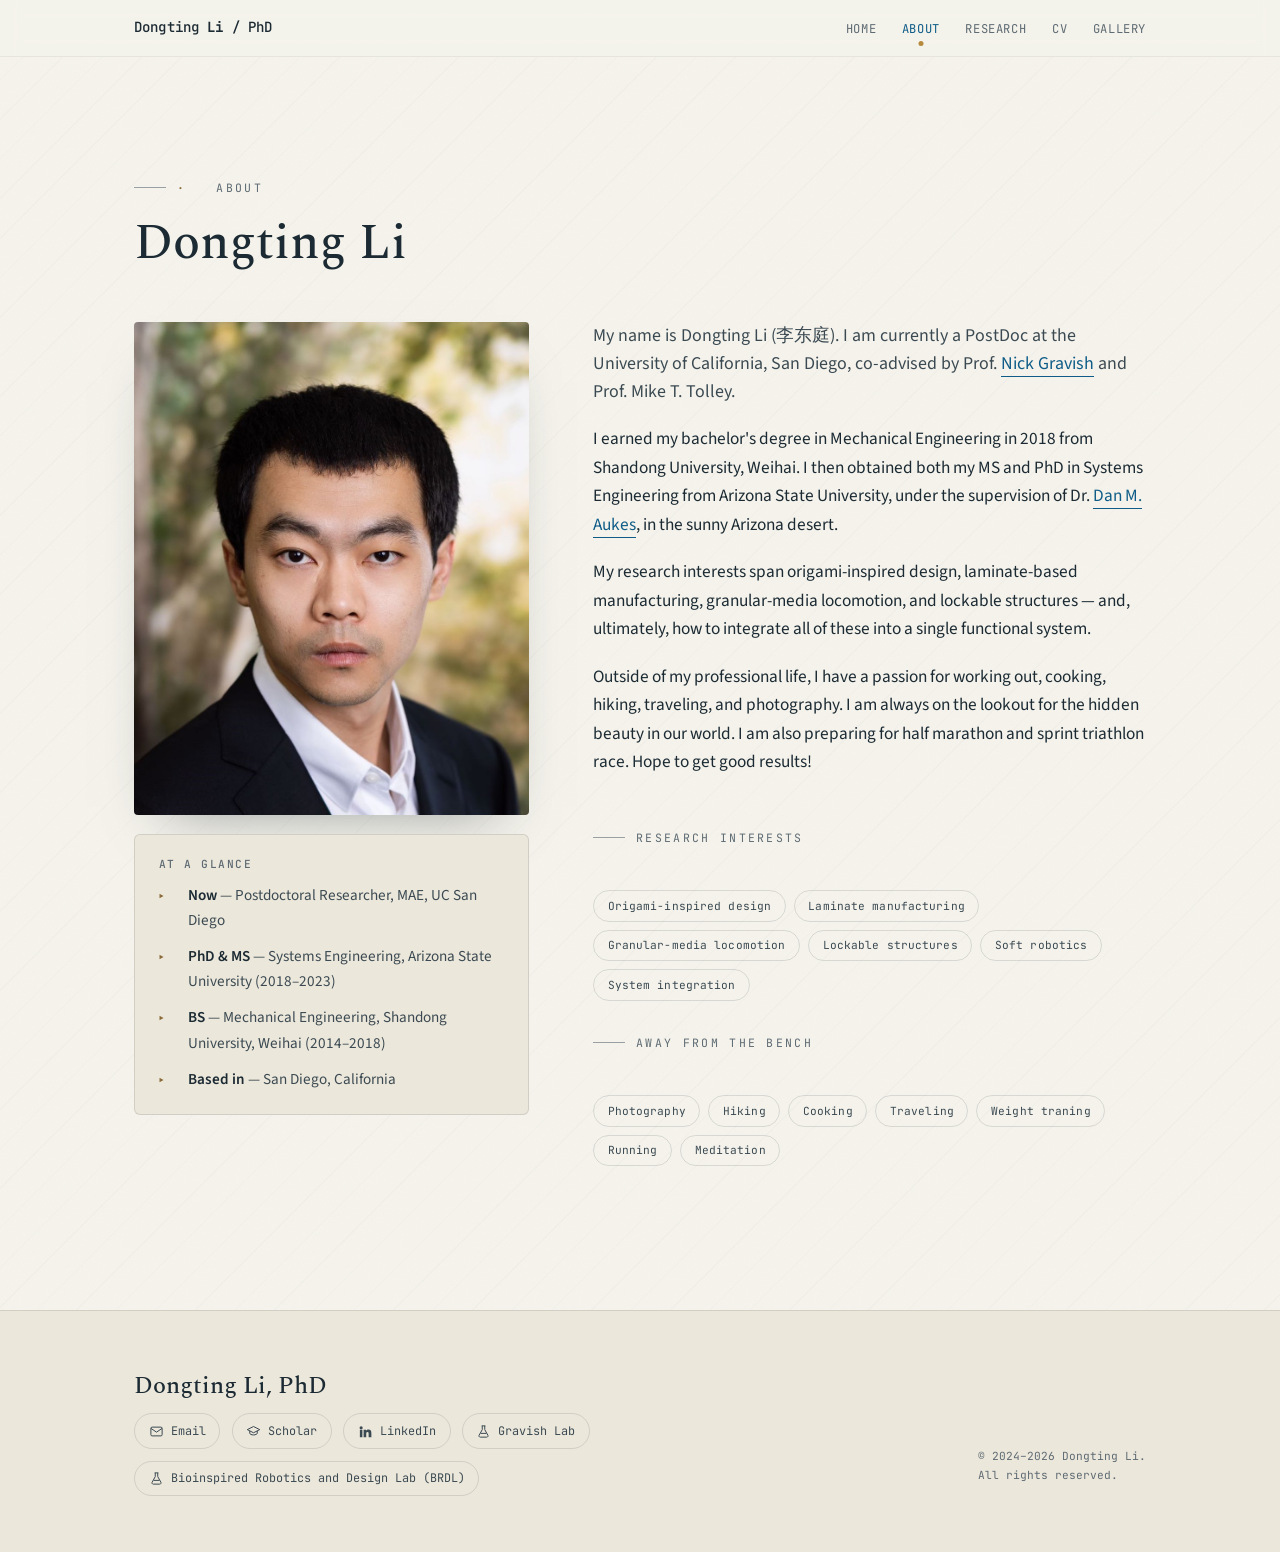
==== commit 7af85bd9: "Fix typo in about.html Corrected spelling of 'results' in personal interests section." ====
--- a/about.html
+++ b/about.html
@@ -67,7 +67,7 @@
         </p>
         <p>
           Outside of my professional life, I have a passion for working out, cooking, hiking, traveling, and
-          photography. I am always on the lookout for the hidden beauty in our world. I am also preparing for half marathon and sprint triathlon race. Hope to get good resuts!
+          photography. I am always on the lookout for the hidden beauty in our world. I am also preparing for half marathon and sprint triathlon race. Hope to get good results!
         </p>
 
         <p class="eyebrow" style="margin-top:2rem">Research interests</p>
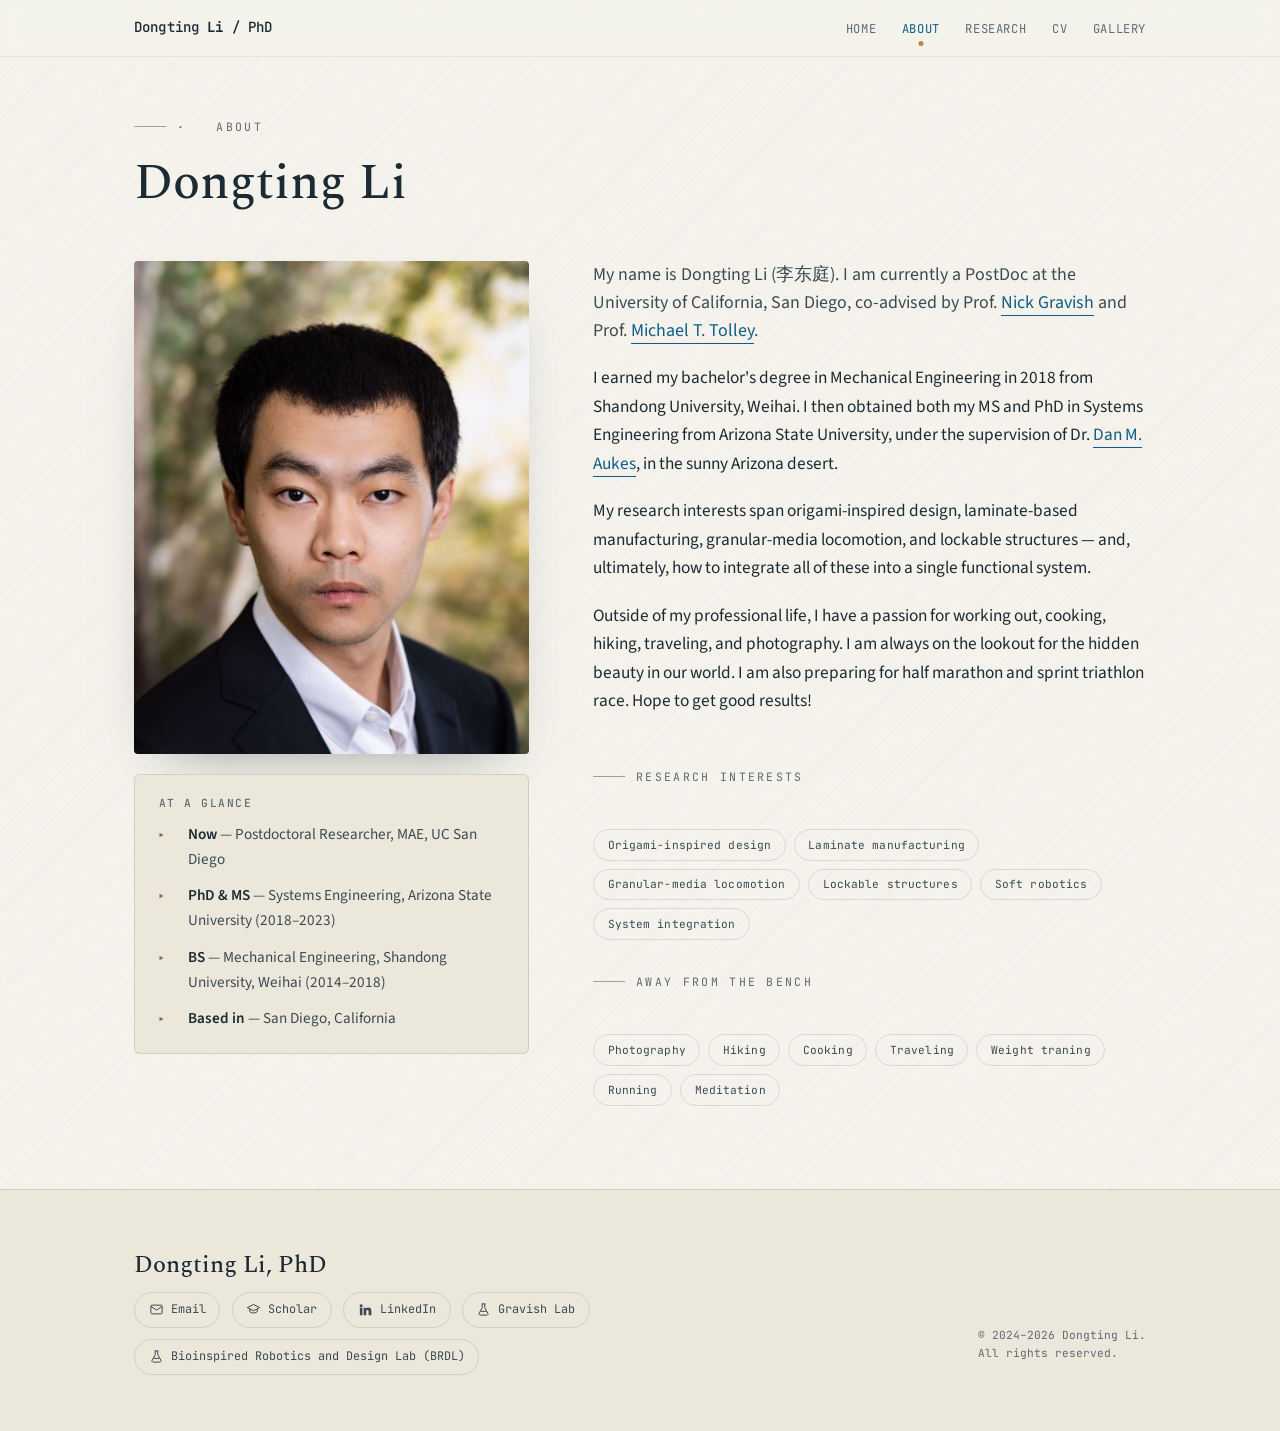
==== commit 0f83bbb5: "update links" ====
--- a/about.html
+++ b/about.html
@@ -52,12 +52,12 @@
         <p class="lede">
           My name is Dongting Li (<span class="fs">李东庭</span>). I am currently a PostDoc at the University of California, San Diego,
           co-advised by Prof. <a class="link" href="https://gravishlab.ucsd.edu" target="_blank" rel="noopener">Nick Gravish</a>
-          and Prof. Mike T. Tolley.
+          and Prof. <a class="link" href="https://tolley.eng.ucsd.edu/" target="_blank" rel="noopener">Michael T. Tolley</a>.
         </p>
         <p>
           I earned my bachelor's degree in Mechanical Engineering in 2018 from Shandong University, Weihai.
           I then obtained both my MS and PhD in Systems Engineering from Arizona State University,
-          under the supervision of Dr. <a class="link" href="https://idealab.asu.edu" target="_blank" rel="noopener">Dan M. Aukes</a>,
+          under the supervision of Dr. <a class="link" href="https://danaukes.com/" target="_blank" rel="noopener">Dan M. Aukes</a>,
           in the sunny Arizona desert.
         </p>
         <p>
--- a/css/style.css
+++ b/css/style.css
@@ -79,8 +79,8 @@
 
 /* ----- Layout helpers ----- */
 .wrap { max-width: var(--maxw); margin-inline: auto; padding-inline: var(--gut); }
-.section { padding-block: clamp(3.5rem, 9vw, 7rem); }
-.section--tight { padding-block: clamp(2.5rem, 6vw, 4.5rem); }
+.section { padding-block: clamp(1.75rem, 4vw, 3.5rem); }
+.section--tight { padding-block: clamp(1.25rem, 3vw, 2.5rem); }
 
 /* ----- Typography ----- */
 h1, h2, h3, h4 { font-family: var(--f-display); font-weight: 500; line-height: 1.08; letter-spacing: -0.005em; margin: 0; color: var(--ink); }
@@ -255,6 +255,13 @@
 .shead { margin-bottom: clamp(2rem, 4vw, 3.2rem); max-width: 60ch; }
 
 /* =========================================================================
+   Upcoming travel
+   ========================================================================= */
+.upcoming { margin-bottom: clamp(1.25rem, 2vw, 2rem); }
+.upcoming > .eyebrow { margin-bottom: 0.7rem; }
+.upcoming__items { list-style: none; margin: 0; padding: 0; display: flex; flex-wrap: wrap; gap: 0.65rem; }
+
+/* =========================================================================
    News / timeline
    ========================================================================= */
 .news { display: grid; gap: 0; }
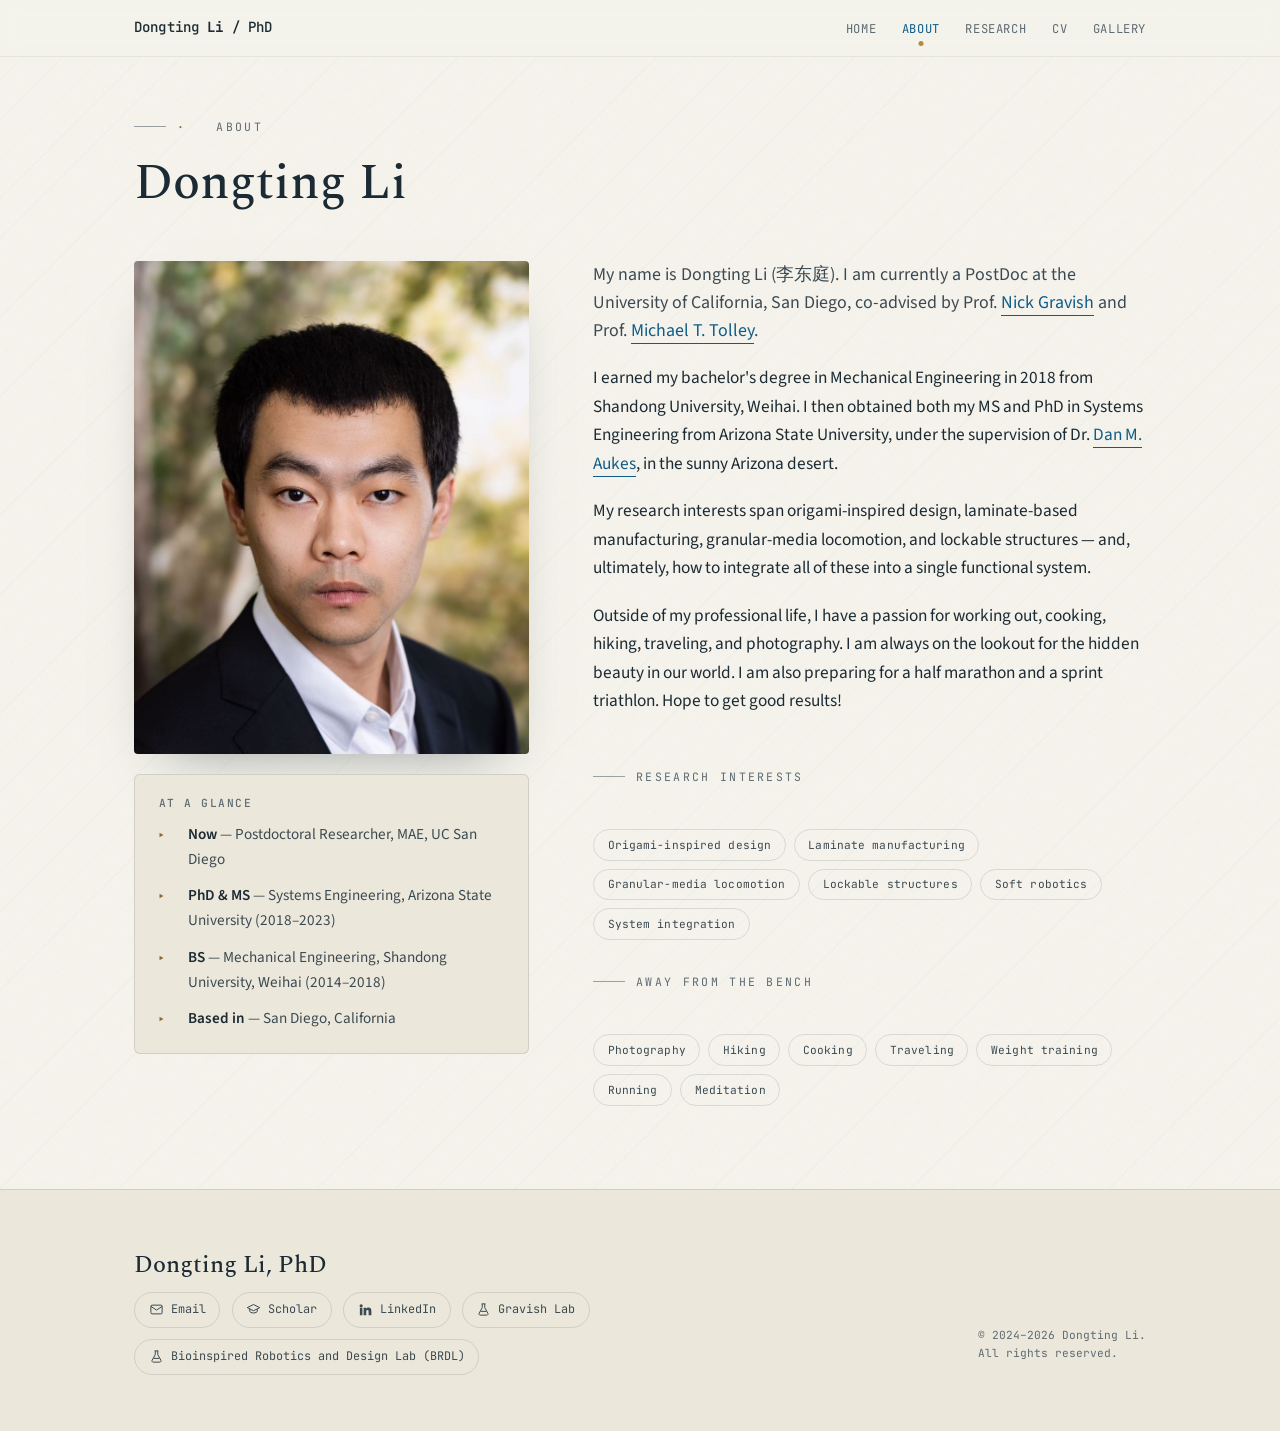
==== commit 8d201813: "Fix typo and grammar on About page Co-Authored-By: Claude Opus 5.5 <noreply@anthropic.com> Claude-Se" ====
--- a/about.html
+++ b/about.html
@@ -1,6 +1,14 @@
 <!DOCTYPE html>
 <html lang="en">
 <head>
+  <!-- Google tag (gtag.js) -->
+  <script async src="https://www.googletagmanager.com/gtag/js?id=G-KDKG3YZ0SW"></script>
+  <script>
+    window.dataLayer = window.dataLayer || [];
+    function gtag(){dataLayer.push(arguments);}
+    gtag('js', new Date());
+    gtag('config', 'G-KDKG3YZ0SW');
+  </script>
   <meta charset="UTF-8" />
   <meta name="viewport" content="width=device-width, initial-scale=1.0" />
   <title>About — Dongting Li, PhD</title>
@@ -67,7 +75,7 @@
         </p>
         <p>
           Outside of my professional life, I have a passion for working out, cooking, hiking, traveling, and
-          photography. I am always on the lookout for the hidden beauty in our world. I am also preparing for half marathon and sprint triathlon race. Hope to get good results!
+          photography. I am always on the lookout for the hidden beauty in our world. I am also preparing for a half marathon and a sprint triathlon. Hope to get good results!
         </p>
 
         <p class="eyebrow" style="margin-top:2rem">Research interests</p>
@@ -86,7 +94,7 @@
           <span class="tag">Hiking</span>
           <span class="tag">Cooking</span>
           <span class="tag">Traveling</span>
-          <span class="tag">Weight traning</span>
+          <span class="tag">Weight training</span>
           <span class="tag">Running</span>
           <span class="tag">Meditation</span>
         </div>
--- a/css/style.css
+++ b/css/style.css
@@ -310,6 +310,8 @@
 }
 .project__media img { width: 100%; aspect-ratio: 16/10; object-fit: cover; transition: transform 0.7s var(--ease); }
 .project:hover .project__media img { transform: scale(1.035); }
+.project__media--contain img { display: block; aspect-ratio: auto; object-fit: contain; }
+.project:hover .project__media--contain img { transform: none; }
 .project__media--empty {
   aspect-ratio: 16/10; display: grid; place-items: center;
   background:
